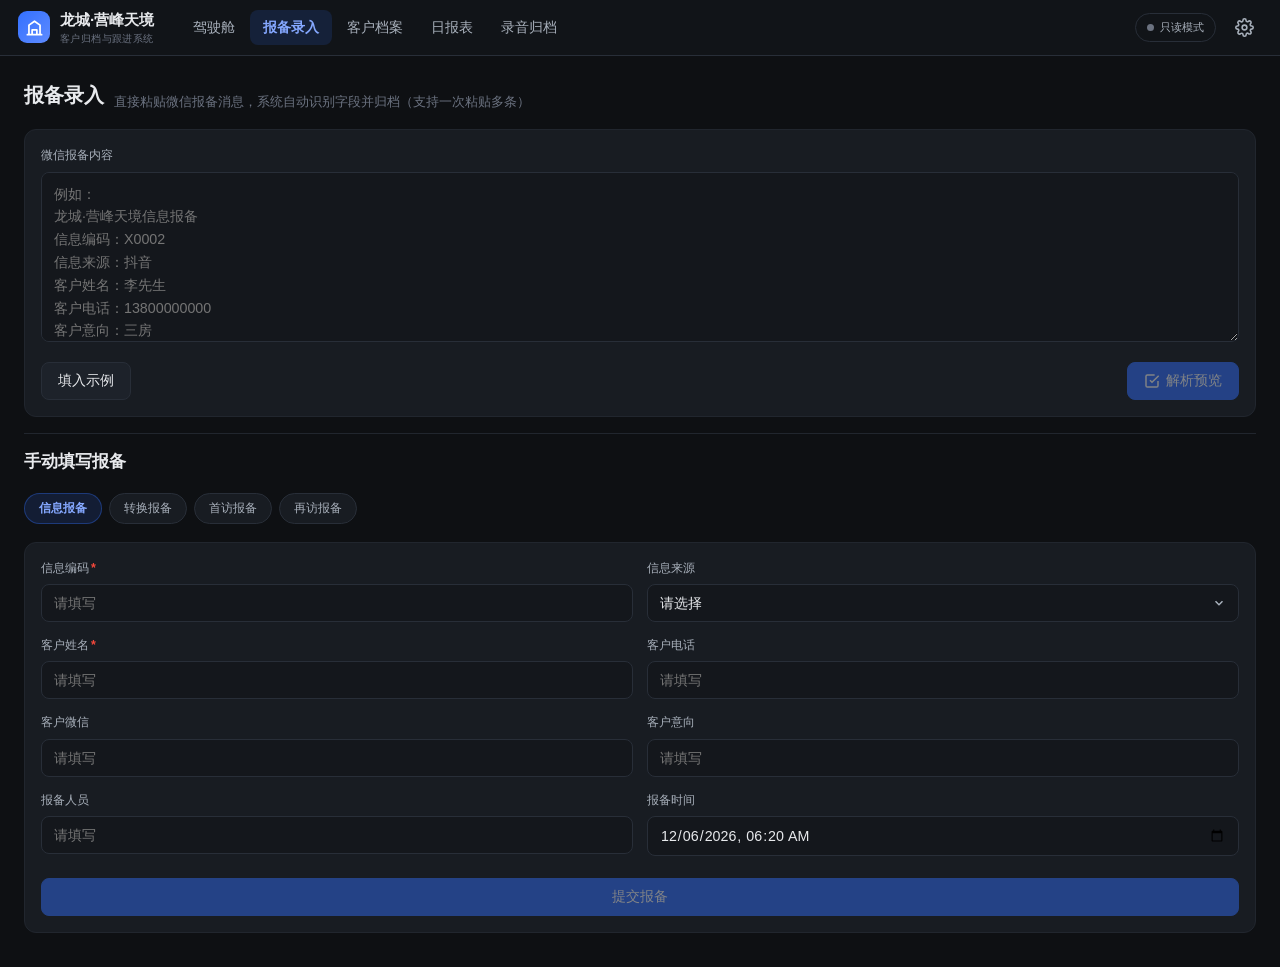
==== report.html @ 236235de "add: report.html" ====
<!DOCTYPE html>
<html lang="zh-CN">
<head>
<meta charset="UTF-8">
<meta name="viewport" content="width=device-width, initial-scale=1.0, viewport-fit=cover">
<title>报备录入 · 龙城·营峰天境</title>
<link rel="icon" href="data:image/svg+xml,%3Csvg xmlns='http://www.w3.org/2000/svg' viewBox='0 0 24 24'%3E%3Crect width='24' height='24' rx='6' fill='%233370ff'/%3E%3Cpath d='M4 16l4-5 3 3 5-7 4 4' fill='none' stroke='white' stroke-width='2' stroke-linecap='round' stroke-linejoin='round'/%3E%3C/svg%3E">
<link rel="stylesheet" href="assets/css/app.css">
</head>
<body>

<nav class="topnav">
  <a class="brand" href="index.html">
    <span class="brand-logo"><svg viewBox="0 0 24 24" fill="none" stroke="currentColor" stroke-width="2.2" stroke-linecap="round" stroke-linejoin="round"><path d="M3 21h18M5 21V9l7-5 7 5v12M9 21v-6h6v6"/></svg></span>
    <span>龙城·营峰天境<small>客户归档与跟进系统</small></span>
  </a>
  <div class="nav-links">
    <a href="index.html">驾驶舱</a>
    <a href="report.html" class="active">报备录入</a>
    <a href="customers.html">客户档案</a>
    <a href="daily.html">日报表</a>
    <a href="recordings.html">录音归档</a>
  </div>
  <div class="nav-right">
    <a class="mode-pill" href="settings.html"><span class="dot"></span>只读模式</a>
    <a class="icon-btn" href="settings.html"><svg viewBox="0 0 24 24" fill="none" stroke="currentColor" stroke-width="2" stroke-linecap="round" stroke-linejoin="round"><circle cx="12" cy="12" r="3"/><path d="M19.4 15a1.65 1.65 0 0 0 .33 1.82l.06.06a2 2 0 1 1-2.83 2.83l-.06-.06a1.65 1.65 0 0 0-1.82-.33 1.65 1.65 0 0 0-1 1.51V21a2 2 0 0 1-4 0v-.09A1.65 1.65 0 0 0 9 19.4a1.65 1.65 0 0 0-1.82.33l-.06.06a2 2 0 1 1-2.83-2.83l.06-.06a1.65 1.65 0 0 0 .33-1.82 1.65 1.65 0 0 0-1.51-1H3a2 2 0 0 1 0-4h.09A1.65 1.65 0 0 0 4.6 9a1.65 1.65 0 0 0-.33-1.82l-.06-.06a2 2 0 1 1 2.83-2.83l.06.06a1.65 1.65 0 0 0 1.82.33H9a1.65 1.65 0 0 0 1-1.51V3a2 2 0 0 1 4 0v.09a1.65 1.65 0 0 0 1 1.51 1.65 1.65 0 0 0 1.82-.33l.06-.06a2 2 0 1 1 2.83 2.83l-.06.06a1.65 1.65 0 0 0-.33 1.82V9a1.65 1.65 0 0 0 1.51 1H21a2 2 0 0 1 0 4h-.09a1.65 1.65 0 0 0-1.51 1z"/></svg></a>
  </div>
</nav>

<main class="page">
  <div class="page-head">
    <h1>报备录入</h1>
    <div class="sub">直接粘贴微信报备消息，系统自动识别字段并归档（支持一次粘贴多条）</div>
  </div>

  <!-- 粘贴区 -->
  <div class="card">
    <div class="form-row">
      <label>微信报备内容</label>
      <textarea class="input" id="raw" style="min-height:170px" placeholder="例如：&#10;龙城·营峰天境信息报备&#10;信息编码：X0002&#10;信息来源：抖音&#10;客户姓名：李先生&#10;客户电话：13800000000&#10;客户意向：三房&#10;报备人员：小王&#10;报备时间：今天 10:30"></textarea>
    </div>
    <div class="flex gap8">
      <button class="btn" id="btn-sample">填入示例</button>
      <button class="btn btn-primary right" id="btn-parse" data-edit>
        <svg viewBox="0 0 24 24" fill="none" stroke="currentColor" stroke-width="2.2"><path d="M9 11l3 3L22 4M21 12v7a2 2 0 0 1-2 2H5a2 2 0 0 1-2-2V5a2 2 0 0 1 2-2h11"/></svg>
        解析预览</button>
    </div>
  </div>

  <!-- 解析结果 -->
  <div id="preview" class="mt16"></div>

  <hr class="divider mt24">

  <!-- 手动录入 -->
  <div class="page-head"><h1 style="font-size:1.15rem">手动填写报备</h1></div>
  <div class="chip-row" id="type-chips">
    <button class="chip active" data-type="info">信息报备</button>
    <button class="chip" data-type="convert">转换报备</button>
    <button class="chip" data-type="firstVisit">首访报备</button>
    <button class="chip" data-type="revisit">再访报备</button>
  </div>
  <div class="card">
    <form id="manual-form">
      <div class="form-grid two-col" id="manual-fields"></div>
      <button class="btn btn-primary btn-block mt8" type="submit" data-edit>提交报备</button>
    </form>
  </div>
</main>

<nav class="tabbar">
  <a href="index.html"><svg viewBox="0 0 24 24" fill="none" stroke="currentColor" stroke-width="2" stroke-linecap="round" stroke-linejoin="round"><path d="M3 13h8V3H3zM13 21h8V3h-8z"/></svg>驾驶舱</a>
  <a href="customers.html"><svg viewBox="0 0 24 24" fill="none" stroke="currentColor" stroke-width="2" stroke-linecap="round" stroke-linejoin="round"><path d="M17 21v-2a4 4 0 0 0-4-4H5a4 4 0 0 0-4 4v2"/><circle cx="9" cy="7" r="4"/><path d="M23 21v-2a4 4 0 0 0-3-3.87M16 3.13a4 4 0 0 1 0 7.75"/></svg>客户</a>
  <a href="report.html" class="add-tab active"><span class="add-circle"><svg viewBox="0 0 24 24" fill="none" stroke="currentColor" stroke-width="2.6" stroke-linecap="round"><path d="M12 5v14M5 12h14"/></svg></span>录入</a>
  <a href="daily.html"><svg viewBox="0 0 24 24" fill="none" stroke="currentColor" stroke-width="2" stroke-linecap="round" stroke-linejoin="round"><rect x="3" y="4" width="18" height="18" rx="2"/><path d="M16 2v4M8 2v4M3 10h18"/></svg>日报</a>
  <a href="recordings.html"><svg viewBox="0 0 24 24" fill="none" stroke="currentColor" stroke-width="2" stroke-linecap="round" stroke-linejoin="round"><path d="M12 1a3 3 0 0 0-3 3v8a3 3 0 0 0 6 0V4a3 3 0 0 0-3-3z"/><path d="M19 10v2a7 7 0 0 1-14 0v-2M12 19v4M8 23h8"/></svg>录音</a>
</nav>

<script src="assets/js/core.js"></script>
<script src="assets/js/report.js"></script>
</body>
</html>
---- assets/css/app.css ----
/* ============================================================
   龙城·营峰天境 客户管理系统 — 全局样式
   深色驾驶舱主题 · 飞书蓝 · 移动端优先
   ============================================================ */

:root {
  --bg: #0e1013;
  --bg-soft: #14171c;
  --card: #181c22;
  --card-hover: #1d222a;
  --border: #282e38;
  --border-soft: #21262e;
  --text: #e8eaed;
  --text-2: #a8b0bb;
  --text-3: #6b7280;
  --primary: #3370ff;
  --primary-soft: rgba(51, 112, 255, .14);
  --primary-border: rgba(51, 112, 255, .35);
  --green: #2eb872;
  --green-soft: rgba(46, 184, 114, .14);
  --orange: #ff9f0a;
  --orange-soft: rgba(255, 159, 10, .14);
  --red: #f5483b;
  --red-soft: rgba(245, 72, 59, .14);
  --purple: #bf5af2;
  --purple-soft: rgba(191, 90, 242, .14);
  --cyan: #45c8d6;
  --cyan-soft: rgba(69, 200, 214, .14);
  --gold: #f5c542;
  --radius: 12px;
  --radius-sm: 8px;
  --shadow: 0 4px 20px rgba(0, 0, 0, .35);
  --nav-h: 56px;
  --tab-h: 60px;
}

* { margin: 0; padding: 0; box-sizing: border-box; -webkit-tap-highlight-color: transparent; }

html { font-size: 15px; }

body {
  font-family: -apple-system, BlinkMacSystemFont, "PingFang SC", "Microsoft YaHei", "Segoe UI", sans-serif;
  background: var(--bg);
  color: var(--text);
  line-height: 1.55;
  min-height: 100vh;
  padding-bottom: calc(var(--tab-h) + env(safe-area-inset-bottom));
}

a { color: inherit; text-decoration: none; }
button { font-family: inherit; cursor: pointer; border: none; background: none; color: inherit; }
input, select, textarea { font-family: inherit; font-size: .95rem; }
img { max-width: 100%; display: block; }

/* ---------------- 顶部导航 ---------------- */
.topnav {
  position: sticky; top: 0; z-index: 100;
  height: var(--nav-h);
  background: rgba(18, 21, 26, .92);
  backdrop-filter: blur(12px);
  border-bottom: 1px solid var(--border);
  display: flex; align-items: center; gap: 18px;
  padding: 0 18px;
}
.brand { display: flex; align-items: center; gap: 10px; font-weight: 700; font-size: 1.02rem; white-space: nowrap; }
.brand-logo {
  width: 32px; height: 32px; border-radius: 9px; flex: none;
  background: linear-gradient(135deg, #3370ff, #5e8bff);
  display: grid; place-items: center; color: #fff;
}
.brand-logo svg { width: 19px; height: 19px; }
.brand small { display: block; font-size: .68rem; font-weight: 400; color: var(--text-3); letter-spacing: .04em; }

.nav-links { display: none; gap: 2px; margin-left: 8px; }
.nav-links a {
  padding: 7px 13px; border-radius: 8px; color: var(--text-2);
  font-size: .92rem; transition: .15s; white-space: nowrap;
}
.nav-links a:hover { background: var(--card); color: var(--text); }
.nav-links a.active { background: var(--primary-soft); color: #85a8ff; font-weight: 600; }

.nav-right { margin-left: auto; display: flex; align-items: center; gap: 10px; }
.mode-pill {
  display: flex; align-items: center; gap: 6px;
  font-size: .76rem; padding: 5px 11px; border-radius: 999px;
  border: 1px solid var(--border); color: var(--text-2);
}
.mode-pill .dot { width: 7px; height: 7px; border-radius: 50%; background: var(--text-3); }
.mode-pill.editor { background: var(--green-soft); border-color: rgba(46,184,114,.35); color: var(--green); }
.mode-pill.editor .dot { background: var(--green); box-shadow: 0 0 8px var(--green); }

.icon-btn {
  width: 36px; height: 36px; border-radius: 9px; display: grid; place-items: center;
  color: var(--text-2); border: 1px solid transparent;
}
.icon-btn:hover { background: var(--card); border-color: var(--border); }
.icon-btn svg { width: 19px; height: 19px; }

/* ---------------- 底部 Tab（移动端） ---------------- */
.tabbar {
  position: fixed; left: 0; right: 0; bottom: 0; z-index: 100;
  height: calc(var(--tab-h) + env(safe-area-inset-bottom));
  padding-bottom: env(safe-area-inset-bottom);
  background: rgba(18, 21, 26, .96);
  backdrop-filter: blur(12px);
  border-top: 1px solid var(--border);
  display: flex;
}
.tabbar a {
  flex: 1; display: flex; flex-direction: column; align-items: center; justify-content: center;
  gap: 3px; color: var(--text-3); font-size: .68rem;
}
.tabbar a svg { width: 21px; height: 21px; }
.tabbar a.active { color: var(--primary); }
.tabbar a.add-tab svg { width: 40px; height: 40px; }
.tabbar a.add-tab .add-circle {
  width: 42px; height: 42px; border-radius: 50%;
  background: linear-gradient(135deg, #3370ff, #5e8bff);
  display: grid; place-items: center; color: #fff; margin-top: -14px;
  box-shadow: 0 4px 14px rgba(51, 112, 255, .5);
}
.tabbar a.add-tab .add-circle svg { width: 22px; height: 22px; }

/* ---------------- 布局 ---------------- */
.page { max-width: 1400px; margin: 0 auto; padding: 18px 14px 26px; }
.page-head { margin-bottom: 18px; display: flex; flex-wrap: wrap; align-items: flex-end; gap: 10px; }
.page-head h1 { font-size: 1.35rem; font-weight: 700; }
.page-head .sub { color: var(--text-3); font-size: .85rem; margin-top: 2px; }
.page-head .head-right { margin-left: auto; display: flex; gap: 8px; flex-wrap: wrap; }

.grid { display: grid; gap: 14px; }
.kpi-grid { display: grid; gap: 14px; grid-template-columns: repeat(2, 1fr); }
.span-2 { grid-column: span 2; }

.card {
  background: var(--card);
  border: 1px solid var(--border-soft);
  border-radius: var(--radius);
  padding: 16px;
}
.card.tight { padding: 13px 14px; }
.card-head { display: flex; align-items: center; gap: 10px; margin-bottom: 14px; }
.card-head h3 { font-size: .98rem; font-weight: 650; }
.card-head .head-right { margin-left: auto; display: flex; gap: 8px; align-items: center; }
.card-note { font-size: .78rem; color: var(--text-3); }

/* ---------------- KPI 指标卡 ---------------- */
.kpi {
  background: var(--card); border: 1px solid var(--border-soft);
  border-radius: var(--radius); padding: 14px 15px; position: relative; overflow: hidden;
}
.kpi::before {
  content: ""; position: absolute; left: 0; top: 0; bottom: 0; width: 3px;
  background: var(--accent, var(--primary)); opacity: .85;
}
.kpi .kpi-label { font-size: .8rem; color: var(--text-2); display: flex; align-items: center; gap: 6px; }
.kpi .kpi-value { font-size: 1.7rem; font-weight: 750; margin-top: 3px; line-height: 1.15; font-variant-numeric: tabular-nums; }
.kpi .kpi-value small { font-size: .82rem; font-weight: 500; color: var(--text-3); margin-left: 5px; }
.kpi .kpi-foot { font-size: .76rem; color: var(--text-3); margin-top: 5px; display: flex; gap: 10px; }
.kpi .kpi-foot b { color: var(--text-2); font-weight: 600; }
.kpi.accent-blue { --accent: var(--primary); }
.kpi.accent-green { --accent: var(--green); }
.kpi.accent-orange { --accent: var(--orange); }
.kpi.accent-purple { --accent: var(--purple); }
.kpi.accent-cyan { --accent: var(--cyan); }
.kpi.accent-gold { --accent: var(--gold); }

/* ---------------- 按钮 ---------------- */
.btn {
  display: inline-flex; align-items: center; justify-content: center; gap: 6px;
  padding: 9px 16px; border-radius: var(--radius-sm);
  background: var(--card-hover); border: 1px solid var(--border);
  color: var(--text); font-size: .9rem; font-weight: 550; transition: .15s;
  white-space: nowrap;
}
.btn:hover { border-color: #3a4250; background: #232932; }
.btn svg { width: 16px; height: 16px; }
.btn-primary { background: var(--primary); border-color: var(--primary); color: #fff; }
.btn-primary:hover { background: #4a81ff; }
.btn-green { background: var(--green); border-color: var(--green); color: #fff; }
.btn-gold { background: var(--gold); border-color: var(--gold); color: #3a2c00; }
.btn-ghost { background: transparent; }
.btn-sm { padding: 6px 11px; font-size: .82rem; border-radius: 7px; }
.btn-block { width: 100%; }
.btn:disabled, .btn.locked { opacity: .45; cursor: not-allowed; }
.btn-danger { background: var(--red-soft); border-color: rgba(245,72,59,.3); color: #ff8075; }

/* ---------------- 表单 ---------------- */
.form-row { margin-bottom: 14px; }
.form-row label { display: block; font-size: .83rem; color: var(--text-2); margin-bottom: 6px; font-weight: 550; }
.form-row label .req { color: var(--red); margin-left: 2px; }
.input, select.input, textarea.input {
  width: 100%; padding: 10px 12px;
  background: var(--bg-soft); border: 1px solid var(--border);
  border-radius: var(--radius-sm); color: var(--text); outline: none; transition: .15s;
}
.input:focus { border-color: var(--primary); box-shadow: 0 0 0 3px var(--primary-soft); }
textarea.input { resize: vertical; min-height: 90px; line-height: 1.6; }
select.input { appearance: none; background-image: url("data:image/svg+xml,%3Csvg xmlns='http://www.w3.org/2000/svg' width='14' height='14' viewBox='0 0 24 24' fill='none' stroke='%23a8b0bb' stroke-width='2.5'%3E%3Cpath d='M6 9l6 6 6-6'/%3E%3C/svg%3E"); background-repeat: no-repeat; background-position: right 12px center; padding-right: 34px; }
.form-grid { display: grid; gap: 0 14px; grid-template-columns: 1fr; }
.field-hint { font-size: .75rem; color: var(--text-3); margin-top: 5px; }

/* ---------------- 徽章 / 标签 ---------------- */
.badge {
  display: inline-flex; align-items: center; gap: 4px;
  padding: 2px 9px; border-radius: 999px; font-size: .74rem; font-weight: 600;
  background: var(--card-hover); border: 1px solid var(--border); color: var(--text-2);
}
.badge.blue { background: var(--primary-soft); border-color: var(--primary-border); color: #85a8ff; }
.badge.green { background: var(--green-soft); border-color: rgba(46,184,114,.3); color: #53d690; }
.badge.orange { background: var(--orange-soft); border-color: rgba(255,159,10,.3); color: #ffb84d; }
.badge.red { background: var(--red-soft); border-color: rgba(245,72,59,.3); color: #ff8075; }
.badge.purple { background: var(--purple-soft); border-color: rgba(191,90,242,.3); color: #d38cf7; }
.badge.cyan { background: var(--cyan-soft); border-color: rgba(69,200,214,.3); color: #73d9e3; }
.badge.gold { background: rgba(245,197,66,.14); border-color: rgba(245,197,66,.3); color: #f5c542; }

.tag {
  display: inline-flex; align-items: center; gap: 5px;
  padding: 3px 8px; border-radius: 7px; font-size: .76rem;
  background: var(--orange-soft); color: #ffb84d; margin: 2px 3px 2px 0;
}
.tag button { color: inherit; display: flex; padding: 0; }
.tag svg { width: 11px; height: 11px; }

/* ---------------- 表格 ---------------- */
.table-wrap { overflow-x: auto; border-radius: var(--radius-sm); border: 1px solid var(--border-soft); }
table.data-table { width: 100%; border-collapse: collapse; font-size: .86rem; min-width: 560px; }
table.data-table th {
  text-align: left; padding: 10px 12px; background: var(--bg-soft);
  color: var(--text-2); font-weight: 600; font-size: .78rem; white-space: nowrap;
  border-bottom: 1px solid var(--border);
}
table.data-table td { padding: 10px 12px; border-bottom: 1px solid var(--border-soft); vertical-align: middle; }
table.data-table tr:last-child td { border-bottom: none; }
table.data-table tbody tr { transition: .12s; }
table.data-table tbody tr:hover { background: var(--card-hover); }
table.data-table .cell-main { font-weight: 600; }
table.data-table .cell-sub { font-size: .76rem; color: var(--text-3); margin-top: 1px; }

/* 日报表专用 */
table.report-table { width: 100%; border-collapse: collapse; font-size: .83rem; }
table.report-table th, table.report-table td { border: 1px solid var(--border); padding: 7px 8px; text-align: center; min-width: 52px; }
table.report-table th { background: var(--bg-soft); color: var(--text-2); font-weight: 600; }
table.report-table td.input-cell { padding: 0; }
table.report-table td.input-cell input { width: 100%; border: none; background: transparent; color: var(--text); text-align: center; padding: 7px 4px; outline: none; min-width: 48px; }
table.report-table td.input-cell input:focus { background: var(--primary-soft); }
table.report-table .section-th { background: #1c2230; font-size: .86rem; letter-spacing: .05em; }
table.report-table .auto-cell { color: #85a8ff; font-variant-numeric: tabular-nums; }

/* ---------------- 时间轴 ---------------- */
.timeline { position: relative; padding-left: 26px; }
.timeline::before { content: ""; position: absolute; left: 8px; top: 6px; bottom: 6px; width: 2px; background: var(--border); }
.tl-item { position: relative; padding-bottom: 18px; }
.tl-item:last-child { padding-bottom: 0; }
.tl-item::before {
  content: ""; position: absolute; left: -23px; top: 5px;
  width: 11px; height: 11px; border-radius: 50%;
  background: var(--bg); border: 2.5px solid var(--primary);
}
.tl-item.t-info::before { border-color: var(--cyan); }
.tl-item.t-convert::before { border-color: var(--purple); }
.tl-item.t-firstVisit::before { border-color: var(--green); }
.tl-item.t-revisit::before { border-color: var(--orange); }
.tl-item.t-chat::before { border-color: var(--primary); }
.tl-item.t-pain::before { border-color: var(--red); }
.tl-item.t-deal::before { border-color: var(--gold); }
.tl-time { font-size: .76rem; color: var(--text-3); }
.tl-title { font-weight: 650; font-size: .9rem; margin: 1px 0 4px; display: flex; gap: 7px; align-items: center; flex-wrap: wrap; }
.tl-body { font-size: .84rem; color: var(--text-2); background: var(--bg-soft); border: 1px solid var(--border-soft); border-radius: 8px; padding: 9px 11px; white-space: pre-wrap; word-break: break-word; }
.tl-operator { font-size: .76rem; color: var(--text-3); }

/* ---------------- 列表项（客户行） ---------------- */
.customer-list { display: flex; flex-direction: column; gap: 9px; }
.customer-row {
  display: flex; align-items: center; gap: 12px;
  background: var(--card); border: 1px solid var(--border-soft);
  border-radius: var(--radius); padding: 12px 14px; transition: .15s;
}
.customer-row:hover { background: var(--card-hover); border-color: var(--border); }
.avatar {
  width: 42px; height: 42px; border-radius: 50%; flex: none;
  display: grid; place-items: center; font-weight: 700; font-size: 1rem; color: #fff;
  background: linear-gradient(135deg, #3a4250, #2a3140);
}
.avatar.lv-A { background: linear-gradient(135deg, #e0554a, #b53b32); }
.avatar.lv-B { background: linear-gradient(135deg, #e09520, #b57215); }
.avatar.lv-C { background: linear-gradient(135deg, #3d8fc2, #2d6d99); }
.customer-row .cr-main { flex: 1; min-width: 0; }
.customer-row .cr-name { font-weight: 650; display: flex; gap: 7px; align-items: center; flex-wrap: wrap; }
.customer-row .cr-sub { font-size: .78rem; color: var(--text-3); margin-top: 2px; overflow: hidden; text-overflow: ellipsis; white-space: nowrap; }
.customer-row .chev { color: var(--text-3); flex: none; }
.customer-row .chev svg { width: 18px; height: 18px; }

/* ---------------- 筛选条 ---------------- */
.filter-bar { display: flex; gap: 8px; margin-bottom: 14px; flex-wrap: wrap; }
.filter-bar .input { padding: 8px 12px; flex: 1; min-width: 140px; }
.chip-row { display: flex; gap: 7px; overflow-x: auto; padding-bottom: 4px; margin-bottom: 14px; scrollbar-width: none; }
.chip-row::-webkit-scrollbar { display: none; }
.chip {
  padding: 6px 14px; border-radius: 999px; font-size: .82rem; white-space: nowrap;
  background: var(--card); border: 1px solid var(--border); color: var(--text-2);
}
.chip.active { background: var(--primary-soft); border-color: var(--primary-border); color: #85a8ff; font-weight: 600; }

/* ---------------- 排行榜 / 擂台 ---------------- */
.rank-list { display: flex; flex-direction: column; gap: 10px; }
.rank-item { display: flex; align-items: center; gap: 11px; }
.rank-no {
  width: 24px; height: 24px; border-radius: 7px; flex: none;
  display: grid; place-items: center; font-size: .78rem; font-weight: 700;
  background: var(--card-hover); color: var(--text-2);
}
.rank-item:nth-child(1) .rank-no { background: var(--gold); color: #1a1400; }
.rank-item:nth-child(2) .rank-no { background: #c8ccd4; color: #222; }
.rank-item:nth-child(3) .rank-no { background: #c98a52; color: #2a1700; }
.rank-name { width: 84px; flex: none; font-size: .86rem; white-space: nowrap; overflow: hidden; text-overflow: ellipsis; }
.rank-bar { flex: 1; height: 8px; border-radius: 99px; background: var(--bg-soft); overflow: hidden; }
.rank-bar i { display: block; height: 100%; border-radius: 99px; background: linear-gradient(90deg, var(--primary), #5e8bff); }
.rank-val { width: 38px; text-align: right; font-weight: 700; font-size: .88rem; font-variant-numeric: tabular-nums; }

.podium { display: flex; align-items: flex-end; justify-content: center; gap: 10px; padding: 6px 0 2px; }
.podium .p-item { text-align: center; flex: 1; max-width: 110px; }
.podium .p-name { font-size: .8rem; font-weight: 650; margin-bottom: 5px; white-space: nowrap; overflow: hidden; text-overflow: ellipsis; }
.podium .p-block { border-radius: 9px 9px 0 0; display: grid; place-items: start center; padding-top: 8px; font-weight: 800; font-size: 1.15rem; color: #fff; }
.podium .p1 .p-block { height: 86px; background: linear-gradient(180deg, #f5c542, #c99a1e); color: #2a2000; }
.podium .p2 .p-block { height: 64px; background: linear-gradient(180deg, #c8ccd4, #9aa0aa); color: #26282e; }
.podium .p3 .p-block { height: 48px; background: linear-gradient(180deg, #d69a63, #a8723d); color: #2e1c08; }
.podium .p-crown svg { width: 22px; height: 22px; color: var(--gold); margin-bottom: 3px; }

/* ---------------- 模态框 ---------------- */
.modal-mask {
  position: fixed; inset: 0; z-index: 200;
  background: rgba(5, 7, 10, .68); backdrop-filter: blur(3px);
  display: none; align-items: flex-end; justify-content: center;
}
.modal-mask.show { display: flex; }
.modal {
  background: var(--card); border: 1px solid var(--border);
  border-radius: 16px 16px 0 0; width: 100%; max-width: 560px;
  max-height: 88vh; overflow-y: auto; padding: 18px 18px calc(18px + env(safe-area-inset-bottom));
  animation: sheetUp .22s ease;
}
@keyframes sheetUp { from { transform: translateY(40px); opacity: .5; } }
.modal-head { display: flex; align-items: center; margin-bottom: 16px; }
.modal-head h3 { font-size: 1.05rem; }
.modal-head .icon-btn { margin-left: auto; }
.modal-foot { display: flex; gap: 10px; margin-top: 18px; }
.modal-foot .btn { flex: 1; }

/* ---------------- Toast ---------------- */
.toast-wrap { position: fixed; top: 70px; left: 0; right: 0; z-index: 300; display: flex; flex-direction: column; align-items: center; gap: 8px; pointer-events: none; }
.toast {
  background: #262c36; border: 1px solid var(--border); color: var(--text);
  padding: 10px 18px; border-radius: 10px; font-size: .86rem;
  box-shadow: var(--shadow); display: flex; align-items: center; gap: 8px;
  animation: toastIn .2s ease; max-width: 90vw;
}
.toast.success { border-color: rgba(46,184,114,.4); }
.toast.success svg { color: var(--green); }
.toast.error { border-color: rgba(245,72,59,.4); }
.toast.error svg { color: var(--red); }
.toast svg { width: 17px; height: 17px; flex: none; }
@keyframes toastIn { from { transform: translateY(-12px); opacity: 0; } }

/* ---------------- 横幅提示 ---------------- */
.banner {
  display: flex; gap: 10px; align-items: center;
  border-radius: var(--radius-sm); padding: 10px 14px; font-size: .83rem; margin-bottom: 14px;
  border: 1px solid var(--border); background: var(--card); color: var(--text-2);
}
.banner svg { width: 18px; height: 18px; flex: none; }
.banner.warn { background: var(--orange-soft); border-color: rgba(255,159,10,.3); color: #ffb84d; }
.banner.info { background: var(--primary-soft); border-color: var(--primary-border); color: #85a8ff; }
.banner a { color: inherit; text-decoration: underline; white-space: nowrap; }
.banner .close { margin-left: auto; }

/* ---------------- 空状态 ---------------- */
.empty { text-align: center; padding: 40px 20px; color: var(--text-3); }
.empty svg { width: 52px; height: 52px; opacity: .4; margin-bottom: 10px; }
.empty .e-title { font-size: .95rem; color: var(--text-2); font-weight: 600; }
.empty .e-sub { font-size: .8rem; margin-top: 4px; }

/* ---------------- 音频项 ---------------- */
.audio-item { display: flex; flex-direction: column; gap: 8px; }
.audio-item audio { width: 100%; height: 38px; }
.audio-meta { display: flex; gap: 8px; align-items: center; flex-wrap: wrap; font-size: .82rem; }

/* ---------------- 工具类 ---------------- */
.mt8 { margin-top: 8px; } .mt16 { margin-top: 16px; } .mt24 { margin-top: 24px; }
.mb8 { margin-bottom: 8px; } .mb16 { margin-bottom: 16px; }
.flex { display: flex; } .aic { align-items: center; } .gap8 { gap: 8px; } .gap12 { gap: 12px; }
.muted { color: var(--text-3); } .small { font-size: .8rem; } .xs { font-size: .74rem; }
.semibold { font-weight: 650; }
.right { margin-left: auto; }
.hide { display: none !important; }
.nowrap { white-space: nowrap; }
.tabnum { font-variant-numeric: tabular-nums; }
.divider { height: 1px; background: var(--border-soft); margin: 14px 0; border: none; }

/* ============================================================
   桌面端适配
   ============================================================ */
@media (min-width: 720px) {
  .page { padding: 24px 24px 34px; }
  .nav-links { display: flex; }
  .tabbar { display: none; }
  body { padding-bottom: 0; }
  .kpi-grid { grid-template-columns: repeat(3, 1fr); }
  .form-grid.two-col { grid-template-columns: 1fr 1fr; }
  .modal { border-radius: 16px; align-self: center; margin: 20px; }
  .modal-mask { align-items: center; }
  .dash-row { grid-template-columns: 1fr 1fr; }
}
@media (min-width: 1080px) {
  .kpi-grid { grid-template-columns: repeat(6, 1fr); }
  .dash-wide { grid-template-columns: 2fr 1fr; }
  .dash-mid { grid-template-columns: 1fr 1fr 1fr; }
}
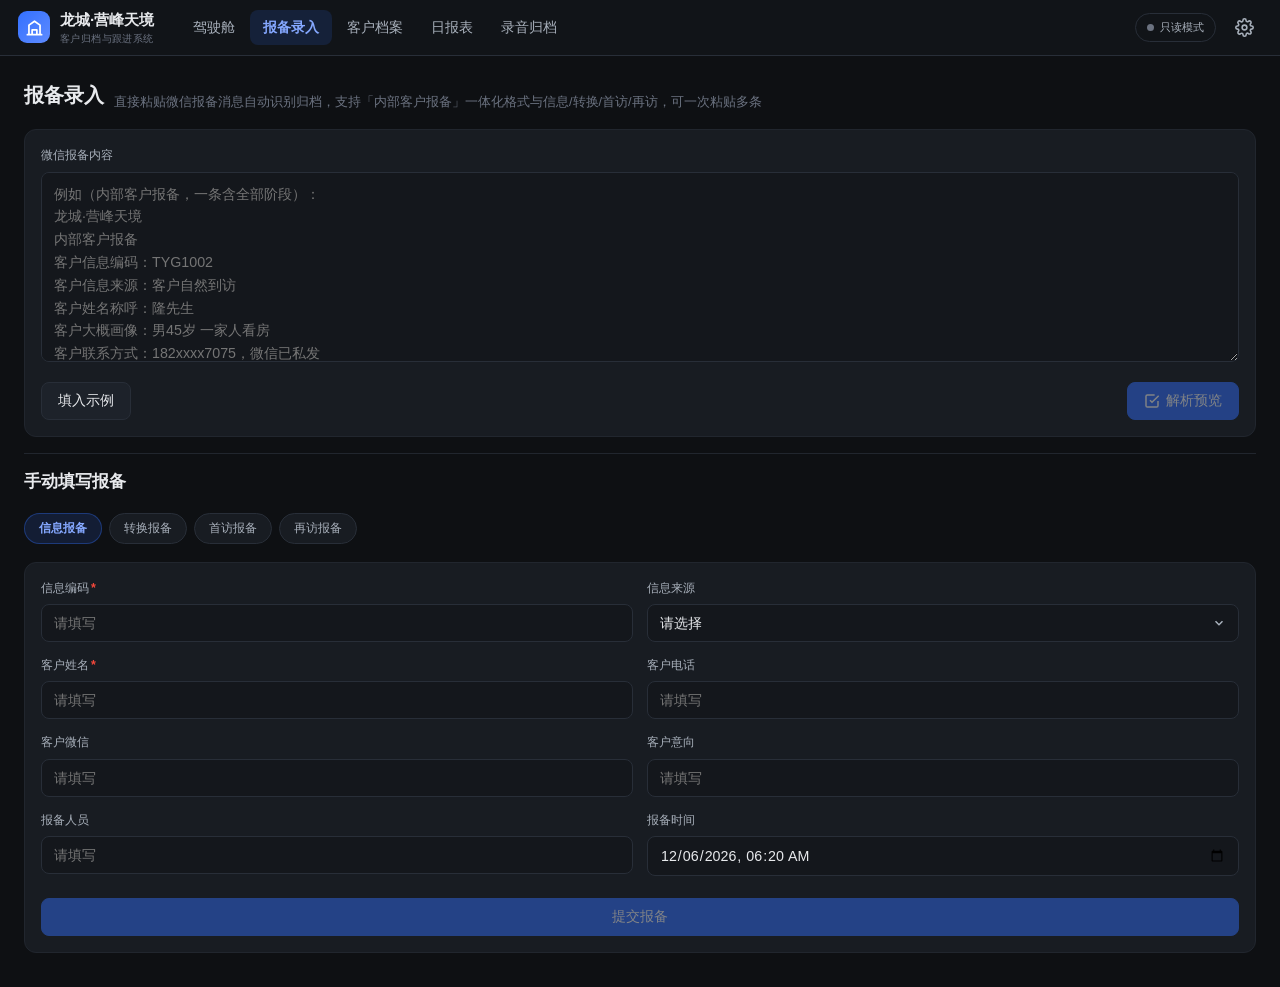
==== commit ab00ca54: "update: report.html" ====
--- a/report.html
+++ b/report.html
@@ -30,14 +30,14 @@
 <main class="page">
   <div class="page-head">
     <h1>报备录入</h1>
-    <div class="sub">直接粘贴微信报备消息，系统自动识别字段并归档（支持一次粘贴多条）</div>
+    <div class="sub">直接粘贴微信报备消息自动识别归档，支持「内部客户报备」一体化格式与信息/转换/首访/再访，可一次粘贴多条</div>
   </div>
 
   <!-- 粘贴区 -->
   <div class="card">
     <div class="form-row">
       <label>微信报备内容</label>
-      <textarea class="input" id="raw" style="min-height:170px" placeholder="例如：&#10;龙城·营峰天境信息报备&#10;信息编码：X0002&#10;信息来源：抖音&#10;客户姓名：李先生&#10;客户电话：13800000000&#10;客户意向：三房&#10;报备人员：小王&#10;报备时间：今天 10:30"></textarea>
+      <textarea class="input" id="raw" style="min-height:190px" placeholder="例如（内部客户报备，一条含全部阶段）：&#10;龙城·营峰天境&#10;内部客户报备&#10;客户信息编码：TYG1002&#10;客户信息来源：客户自然到访&#10;客户姓名称呼：隆先生&#10;客户大概画像：男45岁 一家人看房&#10;客户联系方式：182xxxx7075，微信已私发&#10;信息报备时间：10月02日&#10;信息报备人员：唐毅高&#10;首次到访时间：10月02日10:00&#10;首次接待人员：唐毅高&#10;客户意向等级：A&#10;客户反馈意见：房产证能否正常办理&#10;再次到访时间：10月02日14:36&#10;再次接待人员：唐毅高&#10;客户反馈意见：考虑下这两天定房"></textarea>
     </div>
     <div class="flex gap8">
       <button class="btn" id="btn-sample">填入示例</button>
--- a/assets/css/app.css
+++ b/assets/css/app.css
@@ -89,6 +89,14 @@
 .mode-pill.editor { background: var(--green-soft); border-color: rgba(46,184,114,.35); color: var(--green); }
 .mode-pill.editor .dot { background: var(--green); box-shadow: 0 0 8px var(--green); }
 
+.pending-pill {
+  display: flex; align-items: center;
+  font-size: .76rem; padding: 5px 11px; border-radius: 999px;
+  border: 1px solid rgba(255,159,10,.4);
+  background: rgba(255,159,10,.12); color: #ff9f0a;
+}
+.pending-pill:active { transform: scale(.96); }
+
 .icon-btn {
   width: 36px; height: 36px; border-radius: 9px; display: grid; place-items: center;
   color: var(--text-2); border: 1px solid transparent;
